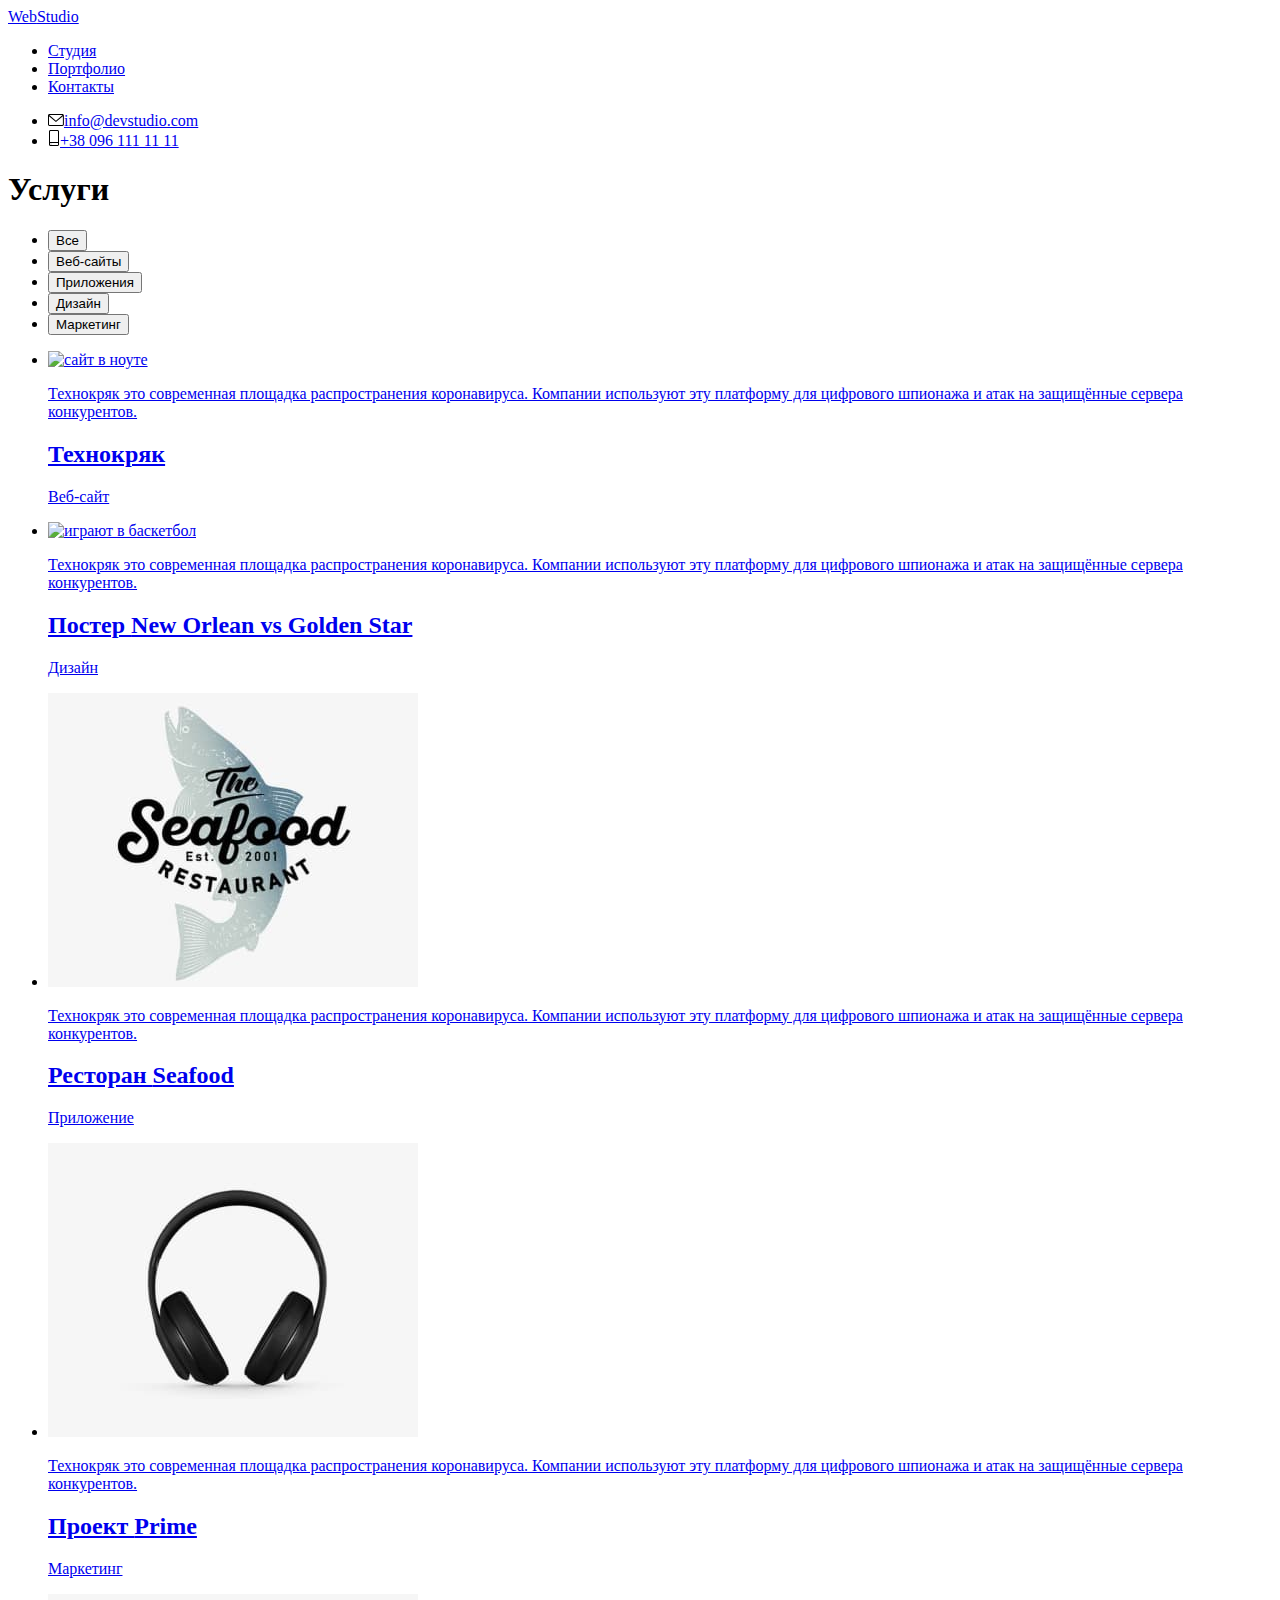
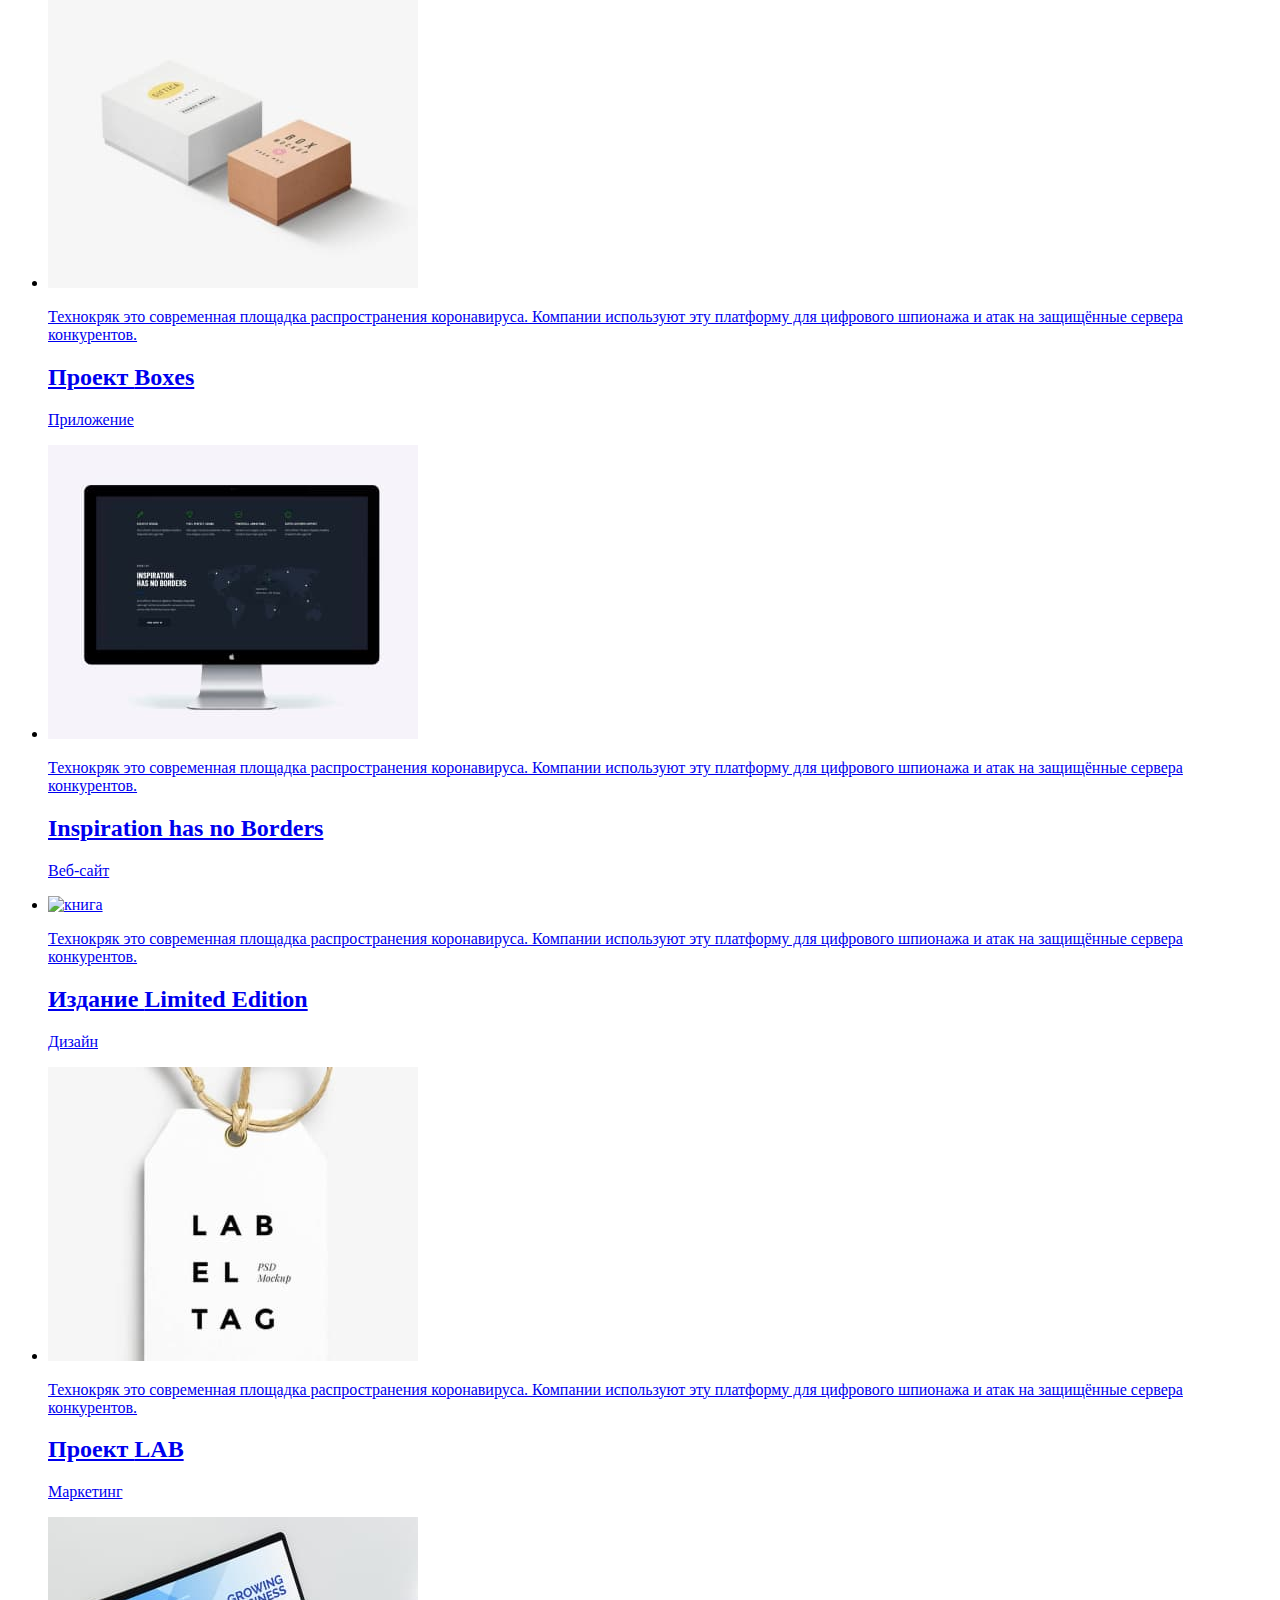
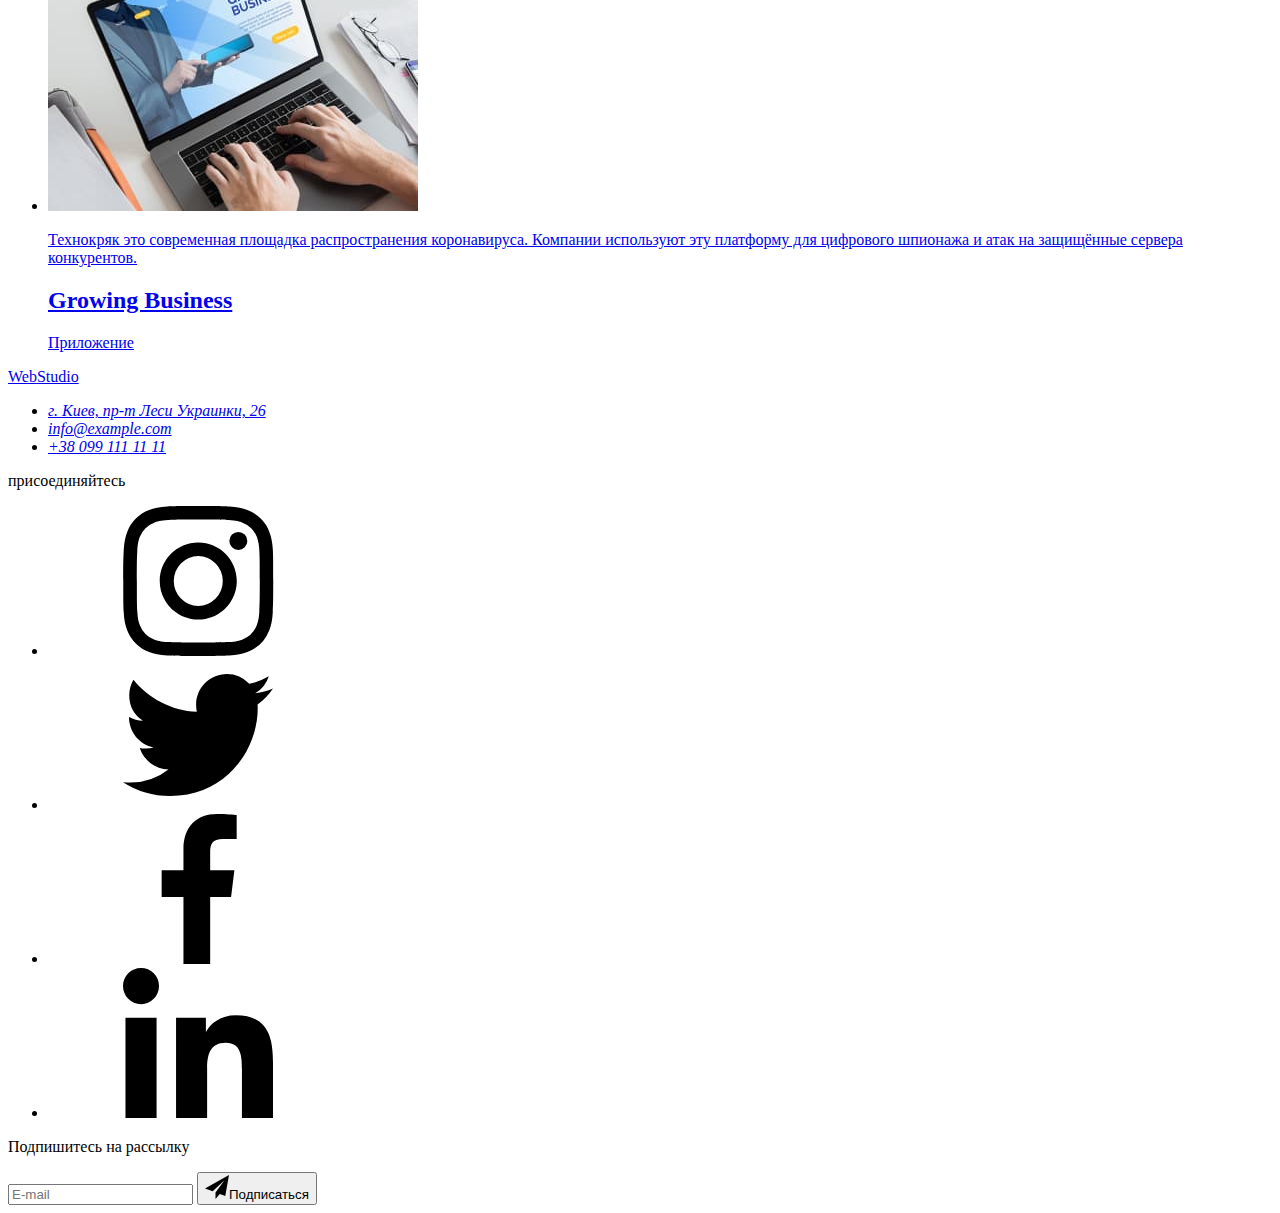
==== portfolio.html @ 4ba4adaa "Create portfolio.html" ====
<!DOCTYPE html>
<html lang="ru">
<head>
    <meta charset="UTF-8">
    <meta http-equiv="X-UA-Compatible" content="IE=edge">
    <meta name="viewport" content="width=device-width, initial-scale=1.0">
    <link rel="stylesheet" href="https://cdnjs.cloudflare.com/ajax/libs/modern-normalize/1.1.0/modern-normalize.min.css" integrity="sha512-wpPYUAdjBVSE4KJnH1VR1HeZfpl1ub8YT/NKx4PuQ5NmX2tKuGu6U/JRp5y+Y8XG2tV+wKQpNHVUX03MfMFn9Q==" crossorigin="anonymous" referrerpolicy="no-referrer" />
    <link rel="stylesheet" href="./css/styles.css">
    <link rel="preconnect" href="https://fonts.googleapis.com">
    <link rel="preconnect" href="https://fonts.gstatic.com">
    <link href="https://fonts.googleapis.com/css2?family=Raleway:wght@700&family=Roboto:wght@400;500;700;900&display=swap" rel="stylesheet">
    <title>Партфолио</title>
</head>
<body>
            <!--  Шапка !--> 
            <header class="header">
                <div class="container header__container">
                <a class="header__link-logo" href="#"><span class="header__text-web">Web</span>Studio</a>
                
                <nav class="header-nav">
                    <ul class="header-nav__list">
                        <li class="header-nav__item" ><a class="header-nav__link  " href="./index.html">Студия</a></li>
                        <li class="header-nav__item"><a class="header-nav__link aclive-page current" href="./portfolio.html">Портфолио</a></li>
                        <li class="header-nav__item"><a class="header-nav__link" href="#">Контакты</a></li>
                    </ul>
        
                </nav> 
                    <ul class="header-adress__list">
                        <li class="header-adress__item">
                            <a class="header-adress__link--mail connection" href="mailto:info@devstudio.com"><svg class="header-adress__icom--mail" width="16" height="12"><use href="images/icons/symbol .svg#icon-envelope"></use></svg>info@devstudio.com</a>
                        </li>
                        <li class="header-adress__item">
                            <a class="header-adress__link--tel connection" href="tel:+380961111111"><svg class="header-adress__icom--tel" width="12" height="16"><use href="images/icons/symbol .svg#icon-smartphone"></use></svg>+38 096 111 11 11</a>
                        </li>
                    </ul>
                </div>
            </header>
            
<!-- Герой -->
<main>
    <section class="services">
        <div class="container">
    <h1 class="visually-hidden">Услуги</h1>
    <ul class="services-list">
        <li class="services-list__item"><button type="button" class="services-list__btn karen-btn">Все</button></li>
        <li class="services-list__item"><button type="button" class="services-list__btn">Веб-сайты</button></li>
        <li class="services-list__item"><button type="button" class="services-list__btn">Приложения</button></li>
        <li class="services-list__item"><button type="button" class="services-list__btn">Дизайн</button></li>
        <li class="services-list__item"><button type="button" class="services-list__btn">Маркетинг</button></li>
    </ul>
    
    <!-- карточки -->
    <ul class="services-cards">
    <li class="services-cards__item">
        <a href="#" class="services-cards__link">
            <div class="services-animation">
<img class="services-img" src="./dz-2.img/crack.jpg" alt="сайт в ноуте" width="370">
<div class="services-bgr">
<p class="services-bgr__text">Технокряк это современная площадка распространения коронавируса. Компании используют эту платформу для цифрового шпионажа и атак на защищённые сервера конкурентов.</p>
</div>
</div>
<div class="services-poster">
    <h2 class="services-poster__title">Технокряк</h2>
<p class="services-poster__text">Веб-сайт</p>   
</div>
        </a>        
</li>
        <li class="services-cards__item">
        <a href="#" class="services-cards__link">
            <div class="services-animation">
<img class="services-img" src="./dz-2.img/basketball.jpg" alt="играют в баскетбол" width="370">
<div class="services-bgr">
    <p class="services-bgr__text">Технокряк это современная площадка распространения коронавируса. Компании используют эту платформу для цифрового шпионажа и атак на защищённые сервера конкурентов.</p>
    </div>
    </div>
<div class="services-poster">
    <h2 class="services-poster__title">Постер <span lang="en">New Orlean vs Golden Star</span></h2>
    <p class="services-poster__text">Дизайн</p>
</div>
</a>
        </li>
        <li class="services-cards__item">
            <a href="#" class="services-cards__link">
                <div class="services-animation">
<img class="services-img" src="./dz-2.img/fish.jpg" alt="рыба" width="370">
<div class="services-bgr">
    <p class="services-bgr__text">Технокряк это современная площадка распространения коронавируса. Компании используют эту платформу для цифрового шпионажа и атак на защищённые сервера конкурентов.</p>
    </div>
    </div>
<div class="services-poster">
    <h2 class="services-poster__title">Ресторан <span lang="en">Seafood</span></h2>
<p class="services-poster__text">Приложение</p>
</div>
</a>
        </li>
        <li class="services-cards__item">
            <a href="#" class="services-cards__link">
                <div class="services-animation">
<img class="services-img" src="./dz-2.img/headphones.jpg" alt="наушники" width="370">
<div class="services-bgr">
    <p class="services-bgr__text">Технокряк это современная площадка распространения коронавируса. Компании используют эту платформу для цифрового шпионажа и атак на защищённые сервера конкурентов.</p>
    </div>
    </div>
<div class="services-poster">
    <h2 class="services-poster__title">Проект <span lang="en">Prime</span></h2>
<p class="services-poster__text">Маркетинг</p>
</div>
</a>
        </li>
        <li class="services-cards__item">
            <a href="#" class="services-cards__link">
                <div class="services-animation">
<img class="services-img" src="./dz-2.img/boxes.jpg" alt="коробки" width="370">
<div class="services-bgr">
    <p class="services-bgr__text">Технокряк это современная площадка распространения коронавируса. Компании используют эту платформу для цифрового шпионажа и атак на защищённые сервера конкурентов.</p>
    </div>
    </div>
<div class="services-poster">
    <h2 class="services-poster__title">Проект <span lang="en">Boxes</span></h2>
<p class="services-poster__text">Приложение</p>
</div>
</a>
        </li>
        <li class="services-cards__item">
            <a href="#" class="services-cards__link">
                <div class="services-animation">
<img class="services-img" src="./dz-2.img/monitor.jpg" alt="монитор" width="370">
<div class="services-bgr">
    <p class="services-bgr__text">Технокряк это современная площадка распространения коронавируса. Компании используют эту платформу для цифрового шпионажа и атак на защищённые сервера конкурентов.</p>
    </div>
    </div>
<div class="services-poster">
    <h2 class="services-poster__title"><span lang="en">Inspiration has no Borders</span></h2>
<p class="services-poster__text">Веб-сайт</p>
</div>
</a>
        </li>
        <li class="services-cards__item">
            <a href="#" class="services-cards__link">
                <div class="services-animation">
<img class="services-img" src="./dz-2.img/book.jpg" alt="книга" width="370">
<div class="services-bgr">
    <p class="services-bgr__text">Технокряк это современная площадка распространения коронавируса. Компании используют эту платформу для цифрового шпионажа и атак на защищённые сервера конкурентов.</p>
    </div>
    </div>
<div class="services-poster">
    <h2 class="services-poster__title">Издание <span lang="en">Limited Edition</span></h2>
<p class="services-poster__text">Дизайн</p>
</div>
</a>
        </li>
        <li class="services-cards__item">
            <a href="#" class="services-cards__link">
                <div class="services-animation">
<img class="services-img" src="./dz-2.img/tag.jpg" alt="бирка" width="370">
<div class="services-bgr">
    <p class="services-bgr__text">Технокряк это современная площадка распространения коронавируса. Компании используют эту платформу для цифрового шпионажа и атак на защищённые сервера конкурентов.</p>
    </div>
    </div>
<div class="services-poster">
    <h2 class="services-poster__title">Проект <span lang="en">LAB</span></h2>
<p class="services-poster__text">Маркетинг</p>
</div>
</a>
        </li>
        <li class="services-cards__item">
            <a href="#" class="services-cards__link">
                <div class="services-animation">
<img class="services-img" src="./dz-2.img/notebook.jpg" alt="ноутбук" width="370">
<div class="services-bgr">
    <p class="services-bgr__text">Технокряк это современная площадка распространения коронавируса. Компании используют эту платформу для цифрового шпионажа и атак на защищённые сервера конкурентов.</p>
    </div>
    </div>
<div class="services-poster">
<h2 class="services-poster__title" lang="en">Growing Business</h2>
<p class="services-poster__text">Приложение</p>
</div>
</a>
        </li>
    </ul> 
    </div>
    </section>  
</main>
<!-- Подвал -->
<footer class="footer">
    <div class="container footer-cont">
        <div class="footer-adress cont">
        <a class="footer__link-logo" href="#"><span class="footer__text-web">Web</span>Studio</a>
    <address class="footer-adress">
        <ul class="footer-adress__list">
            <li class="footer-adress__item--adress"><a class="footer-adress__link--adress connection" href="#">г. Киев, пр-т Леси Украинки, 26</a></li>
            <li class="footer-adress__item"><a class="footer-adress__link-tel connection" href="mailto:info@example.com">info@example.com</a></li>
            <li class="footer-adress__item"><a class="footer-adress__link-mail connection" href="tel:+380991111111">+38 099 111 11 11</a></li>
        </ul>
    </address> 
</div>
<div class="footer-social cont">
    <p class="footer-social__text">присоединяйтесь</p>
    <ul class="footer-social__list">
        <li class="footer-social__item"><a class="footer-social__link" href="https://www.instagram.com/"><svg class="footer-social__icon"><use href="images/icons/symbol .svg#icon-instagram-2"></use></svg></a></li>
        <li class="footer-social__item"><a class="footer-social__link" href="https://twitter.com/"><svg class="footer-social__icon"><use href="images/icons/symbol .svg#icon-twitter-1"></use></svg></a></li>
        <li class="footer-social__item"><a class="footer-social__link" href="https://www.facebook.com/"><svg class="footer-social__icon"><use href="images/icons/symbol .svg#icon-facebook-1"></use></svg></a></li>
        <li class="footer-social__item"><a class="footer-social__link" href="https://www.linkedin.com/"><svg class="footer-social__icon"><use href="images/icons/symbol .svg#icon-linkedin-1"></use></svg></a></li>
    </ul>
</div>
<div class="footer-input">
    <form class="footer-input__form">
        <p class="footer-input__text">Подпишитесь на рассылку</p>   
        <div class="footer-subscribe cont">
        <input class="footer-subscribe__input--mail" type="email" name="email" id="email" placeholder="E-mail">
        <label for="email"></label>
        <button type="submit" class="footer-btn"><svg class="footer-btn__svg" width="24" height="24"><use class="footer-btn__icon" href="images/icons/symbol .svg#icon-icon-send"></use></svg>Подписаться</button>
        </div>
    </form>
</div>
</div>
</footer>

<script src="./js/modal.js"></script>
</body>
</html>
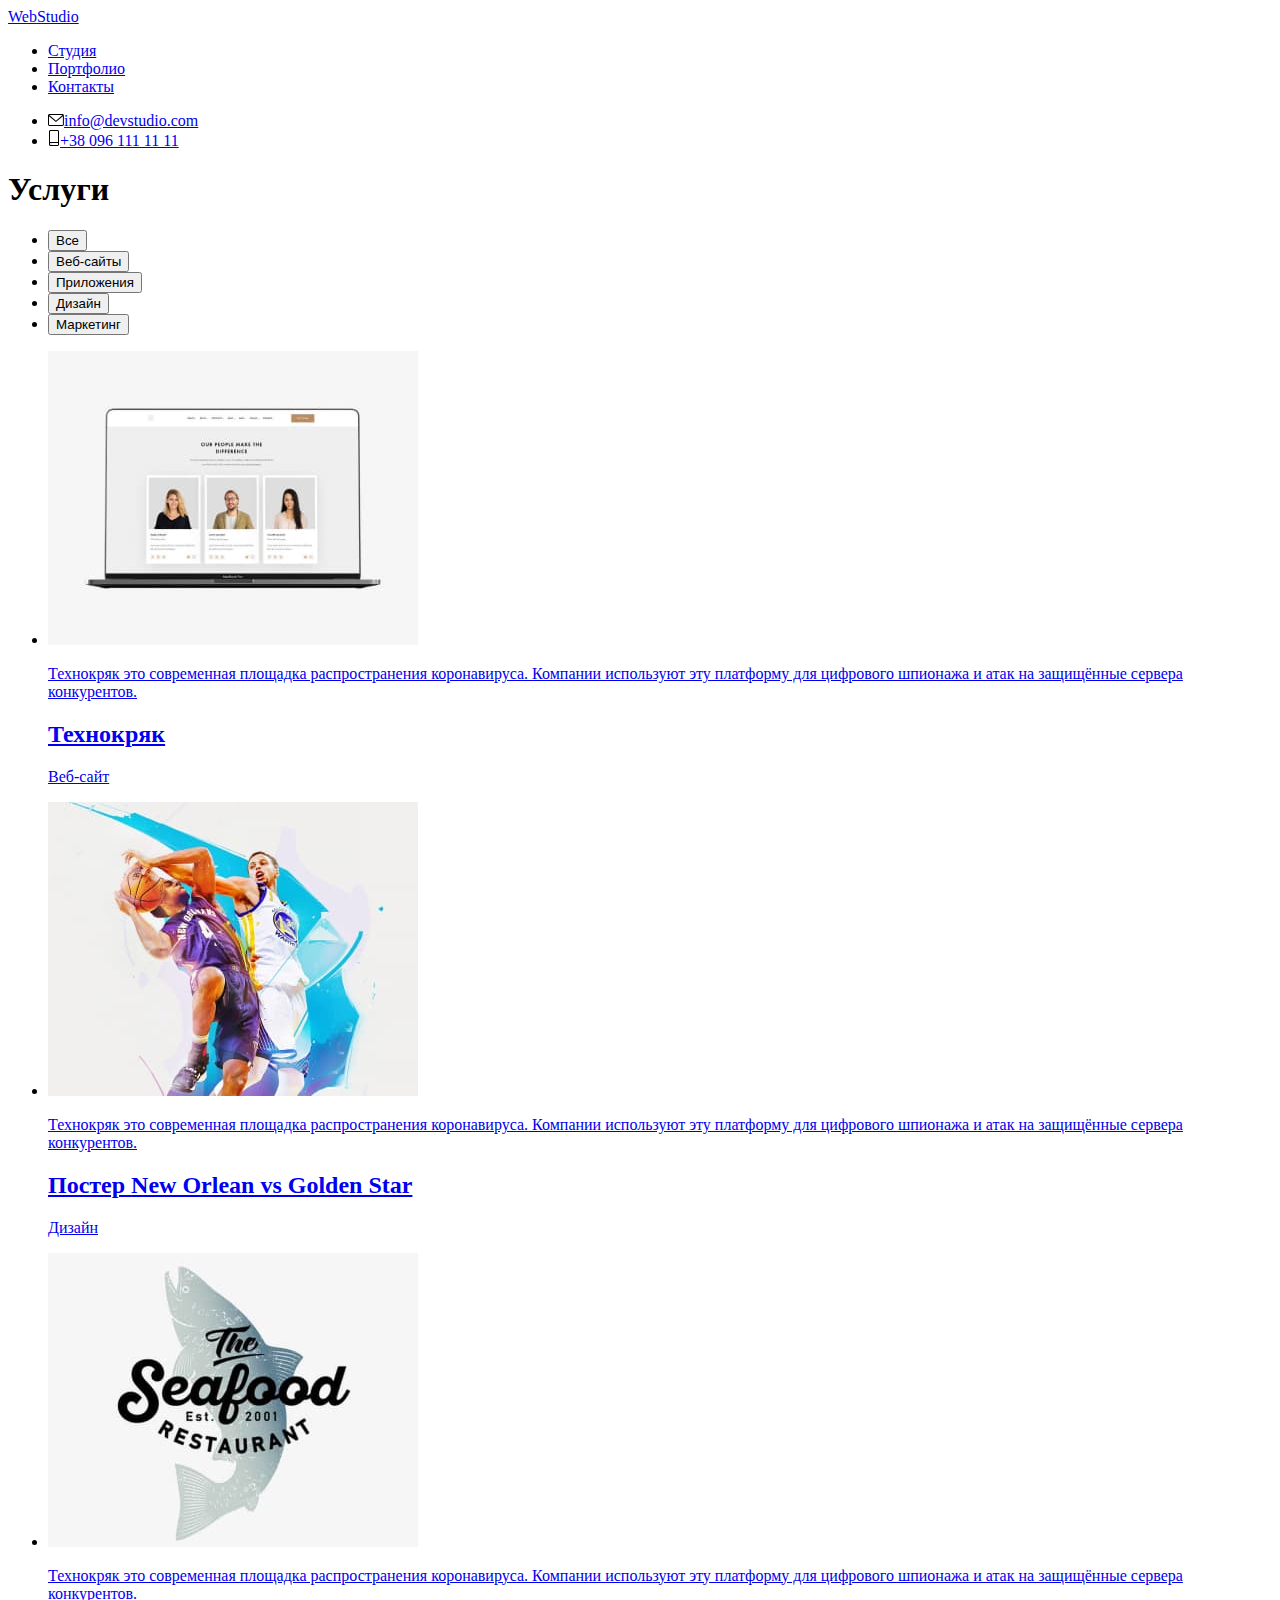
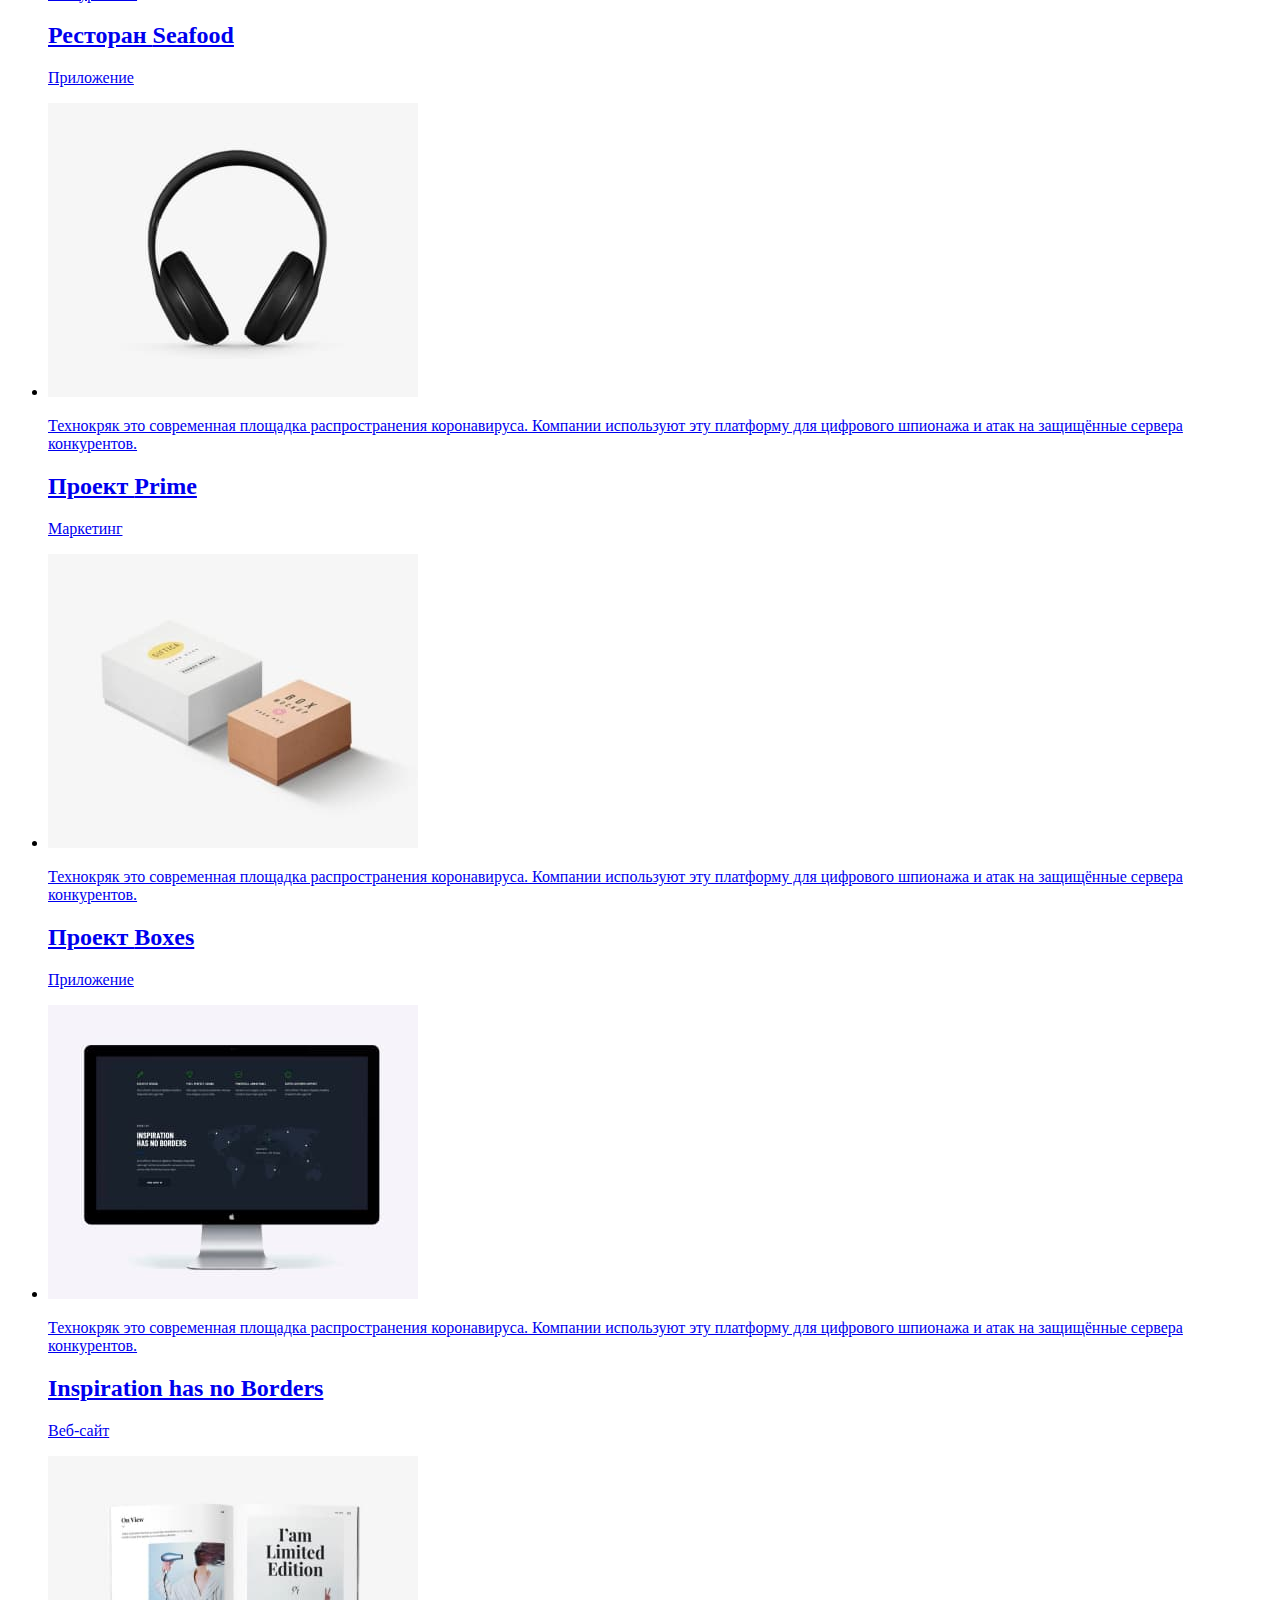
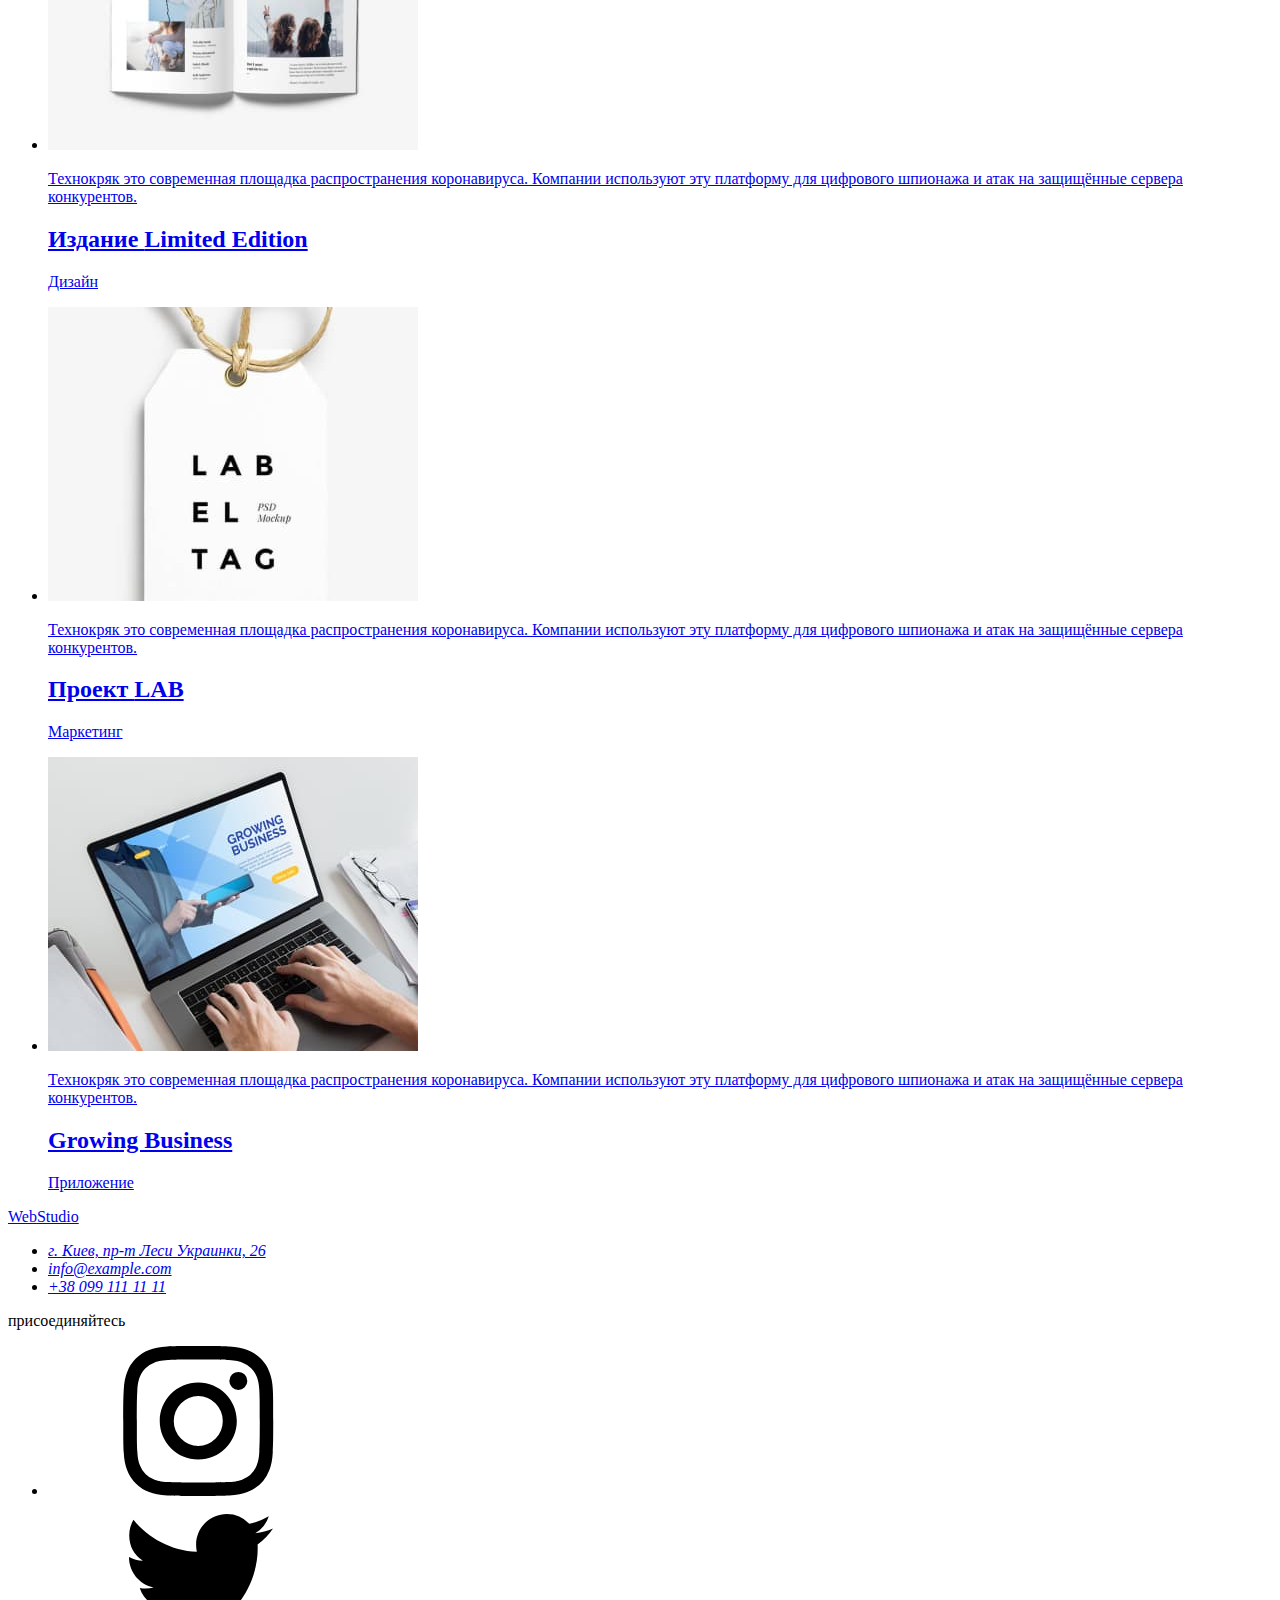
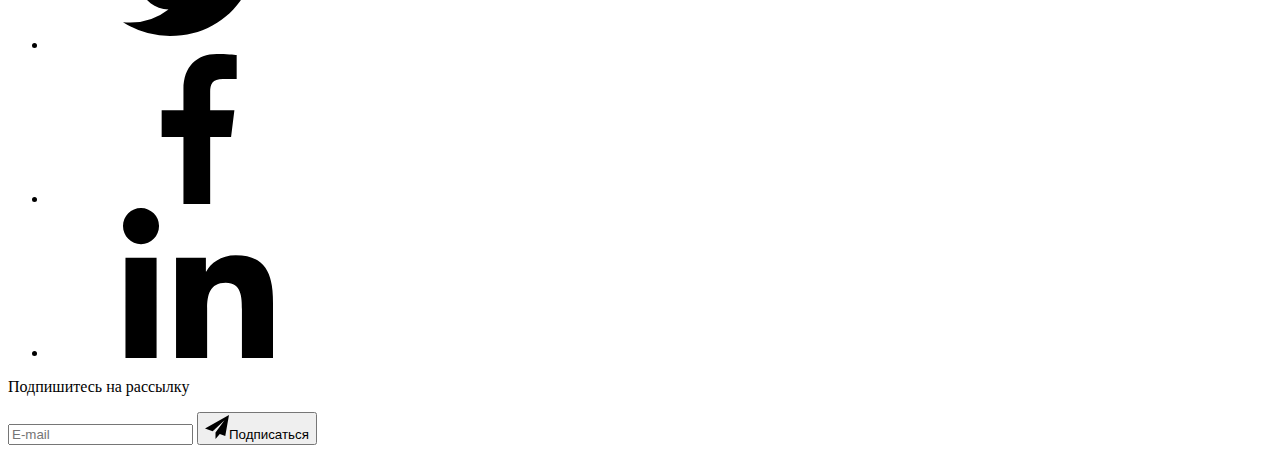
==== commit b0e494d4: "Update portfolio.html" ====
--- a/portfolio.html
+++ b/portfolio.html
@@ -5,10 +5,11 @@
     <meta http-equiv="X-UA-Compatible" content="IE=edge">
     <meta name="viewport" content="width=device-width, initial-scale=1.0">
     <link rel="stylesheet" href="https://cdnjs.cloudflare.com/ajax/libs/modern-normalize/1.1.0/modern-normalize.min.css" integrity="sha512-wpPYUAdjBVSE4KJnH1VR1HeZfpl1ub8YT/NKx4PuQ5NmX2tKuGu6U/JRp5y+Y8XG2tV+wKQpNHVUX03MfMFn9Q==" crossorigin="anonymous" referrerpolicy="no-referrer" />
-    <link rel="stylesheet" href="./css/styles.css">
+    <!-- <link rel="stylesheet" href="./css/styles.css"> -->
     <link rel="preconnect" href="https://fonts.googleapis.com">
     <link rel="preconnect" href="https://fonts.gstatic.com">
-    <link href="https://fonts.googleapis.com/css2?family=Raleway:wght@700&family=Roboto:wght@400;500;700;900&display=swap" rel="stylesheet">
+    <!-- <link href="https://fonts.googleapis.com/css2?family=Raleway:wght@700&family=Roboto:wght@400;500;700;900&display=swap" rel="stylesheet"> -->
+    <link rel="stylesheet" href="./css/portfolio.min.css">
     <title>Партфолио</title>
 </head>
 <body>
--- a/css/styles.css
+++ b/css/styles.css
@@ -0,0 +1,1100 @@
+:root {
+    --brand-blue: #2196F3;
+    --brand-black: #212121;
+    --brand-white: #ffffff;
+    --brand-fon: #2F303A;
+    --brand-grey:#757575;
+    --brand-black-studio: #000000;
+    --brand-background: #E5E5E5;
+    --brand-background-team: #F5F4FA;
+    --brand-link-svg:#AFB1B8;
+    --brand-btn:#188CE8;
+    --brand-border:#EEEEEE;
+    --brand-transition:250ms cubic-bezier(0.4, 0, 0.2, 1);
+    
+}
+ /* СТУДИЯ 1 */
+body {
+color: var(--brand-black);
+font-family: 'Roboto', sans-serif;
+font-size: 14px;
+color: #E5E5E5;
+}
+.container{
+    
+    width: 1200px;
+    margin:0 auto;
+    padding: 0 15px;
+    outline: 2px solid tomato;
+    
+    
+    
+}
+h1,h2,h3,h4,h5,h6{
+    margin: 0 ;
+    
+}
+p{
+    margin: 0;
+    
+}
+ul{
+    list-style: none;
+    margin: 0;
+    padding: 0;
+}
+img{
+        display: block;
+        max-width: 100%;
+        height: auto;
+        
+}
+a{
+    text-decoration: none;
+}
+
+
+
+
+
+/* header  */
+
+     /*   ВАРИАНТ 2 */
+.header{
+    background-color: var(--brand-white);
+    border-bottom-style: solid;
+    
+}
+
+.header__container{
+    display: flex;
+    align-items: center;
+}
+
+
+
+
+    .header__link-logo{
+text-decoration: none;
+color: var(--brand-black);
+font-family: Raleway;
+font-weight: 700;
+font-size: 26px;
+line-height: 1.2;
+letter-spacing: 0.03em;
+display: inline-block;
+    padding-top: 25px;
+    padding-bottom: 25px;
+}
+
+
+
+.header__text-web {
+    color: var(--brand-blue)
+}
+.header__link-logo:hover, .header__link-logo:focus{
+    color: var(--brand-blue);
+}
+.header__link-logo:active{
+    color: var(--brand-blue);
+}
+
+
+
+.header-nav{
+    margin-left: 93px;
+}
+
+.header-nav__list{
+    display: flex;
+    
+    
+}
+
+.header-nav__list, .header-adress__list{
+    
+    font-weight: 500;
+    font-size: 14px;
+    line-height: 1.14;
+    letter-spacing: 0.02em;
+    color: var(--brand-black);
+    
+}
+
+.header-adress__list{
+    display: flex;
+    margin-left: auto;
+}
+.header-nav__item:not(:last-child){
+    margin-right: 50px;
+    
+}
+
+
+.header-nav__link{
+    display: block;
+    padding-top: 32px;
+    padding-bottom: 32px;
+    color: var(--brand-black-studio);
+    transition: color 250ms cubic-bezier(0.4, 0, 0.2, 1);
+    
+}
+.current{
+    position: relative;
+}
+.current::after{
+    content: '';
+    position: absolute;
+    width: 100%;
+    height: 4px;
+    left: 0;
+    bottom: -2px;
+    border-radius: 2px;
+    background-color: var(--brand-blue);
+    display: block;
+}
+.header-nav__link:hover, .header-nav__link:focus {
+    color: var(--brand-blue);
+}
+.header-adress__item + .header-adress__item{
+    margin-left: 50px;
+}
+.header-adress__link--mail, .header-adress__link--tel{
+    display:flex;
+    padding-top: 32px;
+    padding-bottom: 32px;
+    color: var(--brand-grey);
+    align-items: center;
+
+}
+.header-adress__icom--mail, .header-adress__icom--tel{
+    margin-right: 10px;
+    fill: currentColor;
+}
+.header-adress__link--mail:hover{
+    fill: var(--brand-blue);
+}
+.header-adress__icom--tel:hover{
+    fill: var(--brand-blue);
+}
+.connection{
+    transition: color 250ms cubic-bezier(0.4, 0, 0.2, 1);
+    
+}
+.connection:hover, .connection:focus{
+    color: var(--brand-blue);
+    
+}
+.aclive-page{
+    color: var(--brand-blue);
+}
+
+
+
+/*////////////////////// основная часть //////////////////*/
+/*///////////////////////// hero //////////////////////// */
+.hero{
+    margin: 0 auto;
+    padding-top: 200px;
+    padding-bottom: 200px;
+    background-color: var(--brand-fon);
+    text-align: center;
+    
+}
+.hero__overlane{
+    
+    background-image: linear-gradient(to right, rgba(47, 48, 58, 0.4), rgba(47, 48, 58, 0.4)), 
+    url("../images/backgraund/ImgBg.jpg");
+    width: 1600px;
+    min-height: 600px;
+    margin-left: auto;
+    margin-right: auto;
+    background-repeat: no-repeat;
+    background-size: cover;
+    background-position: center;
+
+}
+.hero__title {
+font-weight: 900;
+font-size: 44px;
+line-height: 1.4;
+letter-spacing: 0.06em;
+text-transform: uppercase;
+color: var(--brand-white);
+margin-bottom: 30px;
+width: 696px;
+margin:0 auto;
+}
+.hero__btn {
+background-color: var(--brand-blue);
+font-weight: 700;
+font-size: 16px;
+line-height: 1.87;
+cursor:pointer;
+font-family: inherit;
+box-shadow: 0px 4px 4px rgba(0, 0, 0, 0.15);
+border-radius: 4px;
+color: var(--brand-white);
+min-width: 200px;
+border:1px solid transparent;
+
+
+padding: 10px 32px;
+
+transition: background-color 250ms cubic-bezier(0.4, 0, 0.2, 1);
+}
+.hero__btn:hover, .hero__btn:focus{
+    background-color:var(--brand-btn);
+}
+.hero__btn:active{
+    background-color:var(--brand-btn);
+}
+
+/* ////////////////////////MODAL //////////////////// */
+
+.backdrop{
+    position: fixed;
+    top: 0;
+    left: 0;
+    width: 100%;
+    height: 100%;
+    
+    background: rgba(0, 0, 0, 0.2);
+
+    opacity: 1;
+    transition: opacity 250ms cubic-bezier(0.4, 0, 0.2, 1);
+}
+.backdrop.is-hidden{
+    opacity:0;
+    pointer-events: none;
+    
+}
+.backdrop.is-hidden .modal{
+    transform: translate(-50%, -50%) scale(1.2);
+    
+}
+.modal{
+    position: absolute;
+    width: 528px;
+    height: 581px;
+
+    padding: 39px 40px 41px;
+
+    top: 50%;
+    left: 50%;
+    
+
+    background: var(--brand-white);
+    box-shadow: 0px 1px 3px rgba(0, 0, 0, 0.12), 0px 1px 1px rgba(0, 0, 0, 0.14), 0px 2px 1px rgba(0, 0, 0, 0.2);
+    border-radius: 4px;
+    
+    transform: translate(-50%, -50%) scale(1);
+    transition: transform 250ms cubic-bezier(0.4, 0, 0.2, 1);
+}
+
+.modal-button{
+position: absolute;
+top:8px;
+right:8px;
+width: 30px;
+height: 30px;
+border-radius: 50%;
+background:var(--brand-white);
+border: 1px solid rgba(0, 0, 0, 0.1);
+background-color: var(--brand-white);
+display: flex;
+justify-content: center;
+align-items: center;
+cursor: pointer;
+transition: fill 250ms cubic-bezier(0.4, 0, 0.2, 1);
+
+}
+.modal-button:hover, .modal-button:focus{
+    fill: var(--brand-blue);
+}
+
+
+/*/////////// form-modal/////////// */
+.form{
+    display: flex;
+    justify-content: center;
+    flex-direction: column;
+    
+    
+    color: #000000;
+    
+
+}
+.form-label{
+    position: relative;
+    
+    margin-bottom: 10px;
+    
+    display: flex;
+    flex-direction: column-reverse;
+    
+    font-size: 12px;
+    line-height: 1.16;
+    letter-spacing: 0.01em;
+    width: 448px;
+}
+
+
+
+.form__title{
+    font-family: Roboto;
+font-style: normal;
+    font-weight: 700;
+    text-align: center;
+    
+    width: 448px;
+font-size: 20px;
+line-height: 1.15;
+text-align: center;
+letter-spacing: 0.03em;
+margin-bottom: 12px;
+}
+.form-label__input{
+    height: 40px;
+    width: 100%;
+border-radius: 4px;
+padding-left: 40px;
+border: none;
+outline: 1px solid rgba(33, 33, 33, 0.2);
+
+transition: outline 250ms cubic-bezier(0.4, 0, 0.2, 1);
+
+}
+.form-label__icon{
+    transition: fill 250ms cubic-bezier(0.4, 0, 0.2, 1);
+}
+.form-label__input:focus{
+    outline: 1px solid var(--brand-blue);
+    fill: var(--brand-blue);
+}
+.form-label:focus-within .form-label__icon{
+    fill: var(--brand-blue);
+}
+
+.form-label__icon{
+    position: absolute;
+    top: 50%;
+    margin-left: 12px;
+    
+}
+
+.form-label__text {
+   margin-bottom: 4px;
+   color: var(--brand-grey);
+
+}
+
+.label-comment__form{
+    width: 100%;
+    height: 120px;
+    margin-bottom: 20px;
+    resize: none;
+    border: none;
+    outline: 1px solid rgba(33, 33, 33, 0.2);
+    border-radius: 4px;
+    padding: 11px 15px;
+    transition: outline 250ms cubic-bezier(0.4, 0, 0.2, 1);
+
+
+
+}
+.label-comment__form:focus {
+    outline: 1px solid var(--brand-blue);
+}
+
+.label-checkbox{
+    display: flex;
+    justify-content: center;
+    align-items: center;
+    
+    margin-bottom: 30px;
+
+    transition: background-color 2500ms cubic-bezier(0.4, 0, 0.2, 1);
+    
+}
+.label-checkbox__input:focus + .label-checkbox__icon{
+    outline:1px solid #188CE8;
+}
+
+.label-checkbox__text{
+    
+font-weight: 500;
+font-size: 14px;
+line-height: 1.71;
+letter-spacing: 0.03em;
+color: var(--brand-grey);
+margin-left: 8.38px;
+
+}
+.checkbox-text-decoration{
+    text-decoration: underline;
+    color: var(--brand-blue);
+    
+    transition: color 250ms cubic-bezier(0.4, 0, 0.2, 1);
+}
+.checkbox-text-decoration:hover, .checkbox-text-decoration:focus{
+    color:var(--brand-btn);
+}
+.label-checkbox__icon{
+    background-color: var(--brand-white);
+    border:2px solid var(--brand-black);
+    border-radius: 4px;
+    cursor: pointer;
+    
+}
+
+.label-checkbox__input{
+    position: absolute;
+    width: 1px;
+    height: 1px;
+    margin: -1px;
+    border: 0;
+    padding: 0;
+    clip: rect(0 0 0 0);
+    overflow: hidden;
+
+    
+}
+.label-checkbox__input:checked + .label-checkbox__icon{
+    background-color: var(--brand-blue);
+    border-color: transparent;
+}
+
+
+
+
+.form-btn{
+ width: 200px;
+ height: 50px;
+ margin: 0 auto;
+ font-weight: 700;
+font-size: 16px;
+line-height: 1.87;
+
+letter-spacing: 0.06em;
+color:var(--brand-white);
+background: var(--brand-blue);
+box-shadow: 0px 4px 4px rgba(0, 0, 0, 0.15);
+border-radius: 4px;
+border: 1px solid transparent;
+cursor: pointer;
+
+transition: background-color 250ms cubic-bezier(0.4, 0, 0.2, 1);
+}
+.form-btn:hover, .form-btn:focus{
+    background-color:var(--brand-btn);
+}
+
+
+
+
+
+/* ////////////////////special /////////////////////////*/
+.special{
+    display: flex;
+    padding-top: 94px;
+    padding-bottom: 94px;
+    
+}
+.visually-hidden {
+    position: absolute;
+    white-space: nowrap;
+    width: 1px;
+    height: 1px;
+    overflow: hidden;
+    border: 0;
+    padding: 0;
+    clip: rect(0 0 0 0);
+    clip-path: inset(50%);
+    margin: -1px;
+  }
+.special-cont{
+   width: 270px;
+   height: 120px;
+   background-color: var(--brand-background-team);
+   display: flex;
+   justify-content: center;
+   align-items: center;
+   border-radius: 4px;
+   margin-bottom: 30px;
+}
+.special-cont__svg{
+    width: 70px;
+    height: 70px;
+}
+
+
+.title{
+font-weight: 700;
+text-align: center;
+font-size: 36px;
+line-height: 1.6;
+letter-spacing: 0.03em;
+color: var(--brand-black);
+}
+.special__list{
+    display: flex;
+    margin-right: -30px;
+    
+}
+.special__item{
+    width: 270px; 
+    margin-right: 30px;
+    
+}
+/*//////////////// BEFORE ОСОБЕННОСТИ //////////////// */
+
+/*/////////////////// END //////////////////// */
+.special__feature{
+font-weight: 700;
+font-size: 14px;
+line-height: 16px;
+letter-spacing: 0.03em;
+text-transform: uppercase;
+color: var(--brand-black);
+margin-bottom: 10px;
+
+}
+.special__text{
+
+font-size: 14px;
+line-height: 1.7;
+letter-spacing: 0.03em;
+color: var(--brand-grey);
+}
+/* ////////////////////////work ////////////////////*/
+.work{
+    display: flex;
+    padding-bottom: 94px;
+    
+    
+    
+}
+.work__title{
+    margin-bottom: 50px;
+}
+.work__list{
+    display: flex;
+    margin-right: -30px;
+    
+}
+.work__item {
+    margin-right: 30px;
+}
+.work__thumb{
+    position: relative;
+}
+.work__text{
+    position: absolute;
+    bottom: 0;
+    left: 0;
+    width: 100%;
+    height: 70px;
+
+    display: flex;
+    justify-content: center;
+    align-items: center;
+
+    background-color: #000000;
+    background: rgba(47, 48, 58, 0.8);
+}
+.work__text--title{
+font-style: normal;
+font-weight: 700;
+font-size: 14px;
+line-height: 1.14;
+
+letter-spacing: 0.03em;
+text-transform: uppercase;
+color: var(--brand-white);
+
+}
+/* .work-list{
+    display: flex;
+    
+}
+/* .work-item:not(:last-child){
+    margin-right: 30px;
+} */ 
+
+/* ////////////////////////team ///////////////////////// */
+.team{
+    background-color: var(--brand-background-team);
+    padding-top: 94px;
+    padding-bottom: 94px;
+}
+.team__title{
+    margin-bottom: 50px;
+}
+.team__list{
+    display: flex;
+    margin-right: -30px;
+}
+.team__item{
+margin-right: 30px;
+background: var(--brand-white);
+box-shadow: 0px 1px 3px rgba(0, 0, 0, 0.12), 0px 1px 1px rgba(0, 0, 0, 0.14), 0px 2px 1px rgba(0, 0, 0, 0.2);
+border-radius: 0px 0px 4px 4px;
+
+}
+.team__poster{
+    text-align: center;
+    padding: 30px 32px 30px 32px;
+    
+    }
+    
+    
+    
+    .team__poster--title{
+    font-weight: 500;
+    font-size: 16px;
+    line-height: 1.2;
+    letter-spacing: 0.03em;
+    color: #212121;
+    margin-bottom: 10px;
+    }
+    .team__poster--class{
+        font-size: 16px;
+    line-height: 1.2;
+    letter-spacing: 0.03em;
+    color: var(--brand-grey);
+    margin-bottom: 16px;
+    }
+
+    .team-roster{
+    display: flex;
+}
+.team-roster__item + .team-roster__item{
+    margin-left: 10px;
+}
+.team-roster__svg{
+    width: 20px;
+    height: 20px;
+    fill: var(--brand-link-svg);
+    
+    
+}
+.team-roster__svg{
+    transition: fill 250ms cubic-bezier(0.4, 0, 0.2, 1);
+}
+.team-roster__link{
+    display: flex;
+    width: 44px;
+    height: 44px;
+    justify-content: center;
+    align-items: center;
+    
+    cursor: pointer;
+    border-radius: 50%;
+    transition: background-color 250ms cubic-bezier(0.4, 0, 0.2, 1);
+}
+
+.team-roster__link:hover, .team-roster__link:focus{
+background-color: var(--brand-blue);
+
+fill: var(--brand-white);
+
+}
+.team-roster__link:hover .team-roster__svg, .team-roster__link:focus .team-roster__svg{
+    fill: var(--brand-white);
+}
+
+
+
+
+/* .////////////////////////client//////////////// */
+.client{
+    padding-top: 94px;
+    padding-bottom: 94px;
+}
+.client__title{
+    margin-bottom: 50px;
+}
+
+.client__list{
+    display: flex;
+    margin-left: -30px;
+    
+}
+.client__item {
+    margin-left: 30px;
+    width: 170px;
+    height: 92px;
+    cursor: pointer;
+    
+    
+}
+.client__link{
+    display: block;
+    width: 170px;
+    height: 92px;
+    border: 1px solid var(--brand-link-svg);
+    border-radius: 4px;
+    display: flex;
+    justify-content: center;
+    align-items: center;
+    
+    transition: border-color 250ms cubic-bezier(0.4, 0, 0.2, 1);
+    }
+    .client__svg{
+    
+        width: 106px;
+        height: 60px; 
+        fill: var(--brand-link-svg);
+        transition: fill 250ms cubic-bezier(0.4, 0, 0.2, 1);
+    }
+
+
+    .client__link:hover, .client__link:focus{
+        
+        border-color: #2196F3;
+        
+
+    }
+    .client__link:hover .client__svg, .client__link:focus
+    .client__svg{
+        
+        fill: var(--brand-blue);
+    }
+    
+    
+
+
+
+
+/*  footer*/
+
+footer{
+    background-color: var(--brand-fon);
+    padding-top: 60px;
+    padding-bottom: 60px;
+    
+}
+.footer__link-logo{
+    font-family: Raleway;
+    font-weight: 700;
+    font-size: 26px;
+    line-height: 1.2;
+    letter-spacing: 0.03em;
+    display: block;
+    margin-bottom: 20px;
+    margin-left: auto;
+    color: var(--brand-white);
+    
+}
+
+.footer__link-logo{
+    transition: color 250ms cubic-bezier(0.4, 0, 0.2, 1);
+}
+
+.footer__link-logo:hover, .footer__link-logo:focus{
+    color: var(--brand-blue);
+}
+.footer__link-logo:active{
+    color:var(--brand-blue);
+}
+.footer__text-web {
+    color: var(--brand-blue)
+}
+.footer__link-logo:hover, .footer__link-logo:focus{
+    color: var(--brand-blue);
+}
+.footer__link-logo:active{
+    color: var(--brand-blue);
+}
+
+.footer-adress{
+    color: var(--brand-white);
+    cursor: pointer;
+}
+
+.footer-adress__item--adress{
+ font-size: 14px;
+ font-style: normal;
+line-height: 1.71;
+letter-spacing: 0.03em;
+color: var(--brand-white);
+margin-bottom: 9px;
+}
+.footer-adress__item{
+    font-style: normal;
+    
+}
+.footer-adress__item:not(:last-child){
+    margin-bottom: 9px;
+}
+
+.footer-adress__link-tel, .footer-adress__link-mail{
+color: rgba(255, 255, 255, 0.6);
+font-size: 14px;
+line-height: 1.7;
+letter-spacing: 0.03em;
+}
+.footer-cont{
+    display: flex;
+    align-items: baseline;
+}
+.footer-adress__link--adress{
+    color: var(--brand-white);
+}
+
+
+
+.footer-social{
+margin-left: 70px;
+    
+}
+.footer-social__text, .footer-input__text{
+    font-weight: 700;
+    font-size: 14px;
+    line-height: 1.14;
+    letter-spacing: 0.03em;
+    text-transform: uppercase;
+    color: var(--brand-white);
+    margin-bottom: 20px;
+    
+    }
+
+.footer-social__list{
+    display: flex;
+}
+.footer-social__item{
+cursor: pointer;
+    
+}
+.footer-social__item + .footer-social__item{
+    margin-left: 10px;
+}
+
+
+
+.footer-social__link{
+    display: flex;
+    justify-content: center;
+    width: 44px;
+    height: 44px;
+    
+    background-color: rgba(255, 255, 255, 0.1);
+    border-radius: 50%;
+    align-items: center;
+    color: var(--brand-white);
+    transition: background-color 250ms cubic-bezier(0.4, 0, 0.2, 1);
+}
+.footer-social__link:hover, .footer-social__link:focus {
+    background-color: var(--brand-blue);
+    
+}
+.footer-social__icon{
+    width: 20px;
+    height: 20px;
+    fill: currentColor;
+}
+
+
+.footer-input{
+    margin-left:auto;
+}
+.footer-subscribe{
+    display: flex;
+   
+}
+.footer-btn{
+    min-width: 200px;
+    height: 50px;
+    padding: 10px 28px 10px 29px;
+    cursor: pointer;
+    margin-left: 12px;
+
+    display: flex;
+    flex-direction: row-reverse;
+    justify-content: center;
+    align-items: center;
+
+   
+    font-weight: 700;
+    font-size: 16px;
+    line-height: 1.87;
+    background: var(--brand-blue);
+    box-shadow: 0px 4px 4px rgba(0, 0, 0, 0.15);
+    border-radius: 4px;
+    color: var(--brand-white);
+    border: 1px solid transparent;
+
+    transition: background-color 250ms cubic-bezier(0.4, 0, 0.2, 1);
+}
+.footer-btn:hover, .footer-btn:focus{
+    background-color:var(--brand-btn);
+}
+.footer-subscribe__input--mail{
+    min-width: 358px;
+    height: 50px;
+    border: 1px solid rgba(255, 255, 255, 0.3);
+box-sizing: border-box;
+filter: drop-shadow(0px 4px 4px rgba(0, 0, 0, 0.15));
+border-radius: 4px;
+background: #2F303A;
+padding-top: 15px;
+padding-bottom: 15px;
+padding-left: 16px;
+color: var(--brand-white);
+}
+.footer-btn__svg{
+    fill: currentColor;
+    margin-left: 10px;
+}
+
+
+/* ПОРТФОЛИО */
+
+/* MEIN */
+/*///////////////////// services///////////////////// */
+.services{
+    padding-top: 94px;
+    padding-bottom: 94px;
+    
+}
+.services-list{
+    display: flex;
+    justify-content: center;
+    font-weight: 500;
+    font-size: 16px;
+    line-height: 1.6;
+    letter-spacing: 0.03em; 
+    margin-bottom: 50px;
+}
+.services-list__item + .services-list__item{
+    margin-left: 8px;
+}
+
+.services-list__btn {
+font-family: Roboto;
+font-weight: 500;
+background-color: var(--brand-background-team);
+cursor: pointer;
+color: var(--brand-black);
+border-radius: 4px;
+font-size: inherit;
+border: 1px solid transparent;
+padding: 6px 22px;
+
+transition: background-color 250ms cubic-bezier(0.4, 0, 0.2, 1), color 250ms cubic-bezier(0.4, 0, 0.2, 1), box-shadow 250ms cubic-bezier(0.4, 0, 0.2, 1);
+}
+.services-list__btn:hover, .services-list__btn:focus{
+    color:var(--brand-white);
+    background-color: var(--brand-blue);
+    box-shadow: 0px 3px 1px rgba(0, 0, 0, 0.1), 0px 1px 2px rgba(0, 0, 0, 0.08), 0px 2px 2px rgba(0, 0, 0, 0.12);
+}
+.services-list__btn:active{
+    color: var(--brand-white);
+}
+
+.karen-btn{
+    background-color: var(--brand-blue);
+    color: var(--brand-white);
+}
+
+.services-cards{
+    display: flex;
+    flex-wrap: wrap;
+    margin-right:-30px;
+    margin-bottom: -30px;
+
+    }
+
+    .services-cards__item{
+        margin-right:30px;
+        margin-bottom: 30px;
+        cursor: pointer;
+        
+    }
+
+    .services-cards__link{
+        display: block;
+        transition: box-shadow 250ms cubic-bezier(0.4, 0, 0.2, 1);
+    }   
+.services-cards__link:hover, .services-cards__link:focus{
+    box-shadow: 0px 1px 1px rgba(0, 0, 0, 0.12), 0px 4px 4px rgba(0, 0, 0, 0.06), 1px 4px 6px rgba(0, 0, 0, 0.16);
+    
+}
+
+.services-cards__link:hover, .services-cards__link:focus{
+    box-shadow: 0px 1px 1px rgba(0, 0, 0, 0.12), 0px 4px 4px rgba(0, 0, 0, 0.06), 1px 4px 6px rgba(0, 0, 0, 0.16);
+    
+}
+
+
+
+
+
+.services-animation{
+    position: relative;
+    overflow: hidden;
+    
+}
+
+
+
+.services-bgr{
+    position: absolute;
+    top: 0;
+    left: 0;
+    width: 100%;
+    height: 100%;
+    background-color: rgba(33, 150, 243, 0.9);
+    transform: translateY(101%);
+    transition: transform 250ms cubic-bezier(0.4, 0, 0.2, 1);
+    padding: 63px 24px;
+    
+}
+
+
+.services-cards__link:hover .services-bgr, .services-cards__link:focus  .services-bgr{
+    transform: translate(0);
+    transform: 250ms cubic-bezier(0.4, 0, 0.2, 1),box-shadow 250ms cubic-bezier(0.4, 0, 0.2, 1);
+    
+}
+
+
+.services-bgr__text{
+    
+    font-weight: 400;
+font-size: 18px;
+line-height: 1.56;
+letter-spacing: 0.03em;
+color: var(--brand-white);
+width: 322px;
+height: 168px;
+
+}
+
+.services-poster{
+    border: 1px solid var(--brand-border);
+    padding:20px 24px;   
+    border-top: 0;
+}
+
+.services-poster__title{
+    font-weight:700;
+    font-size: 18px;
+    line-height: 2;
+    letter-spacing: 0.06em;
+    color: var(--brand-black);
+    margin-bottom: 4px;
+}
+
+
+.services-poster__text {
+    font-size: 16px;
+line-height: 1.8;
+letter-spacing: 0.03em;
+color: var(--brand-grey);
+}
+
+
+
+
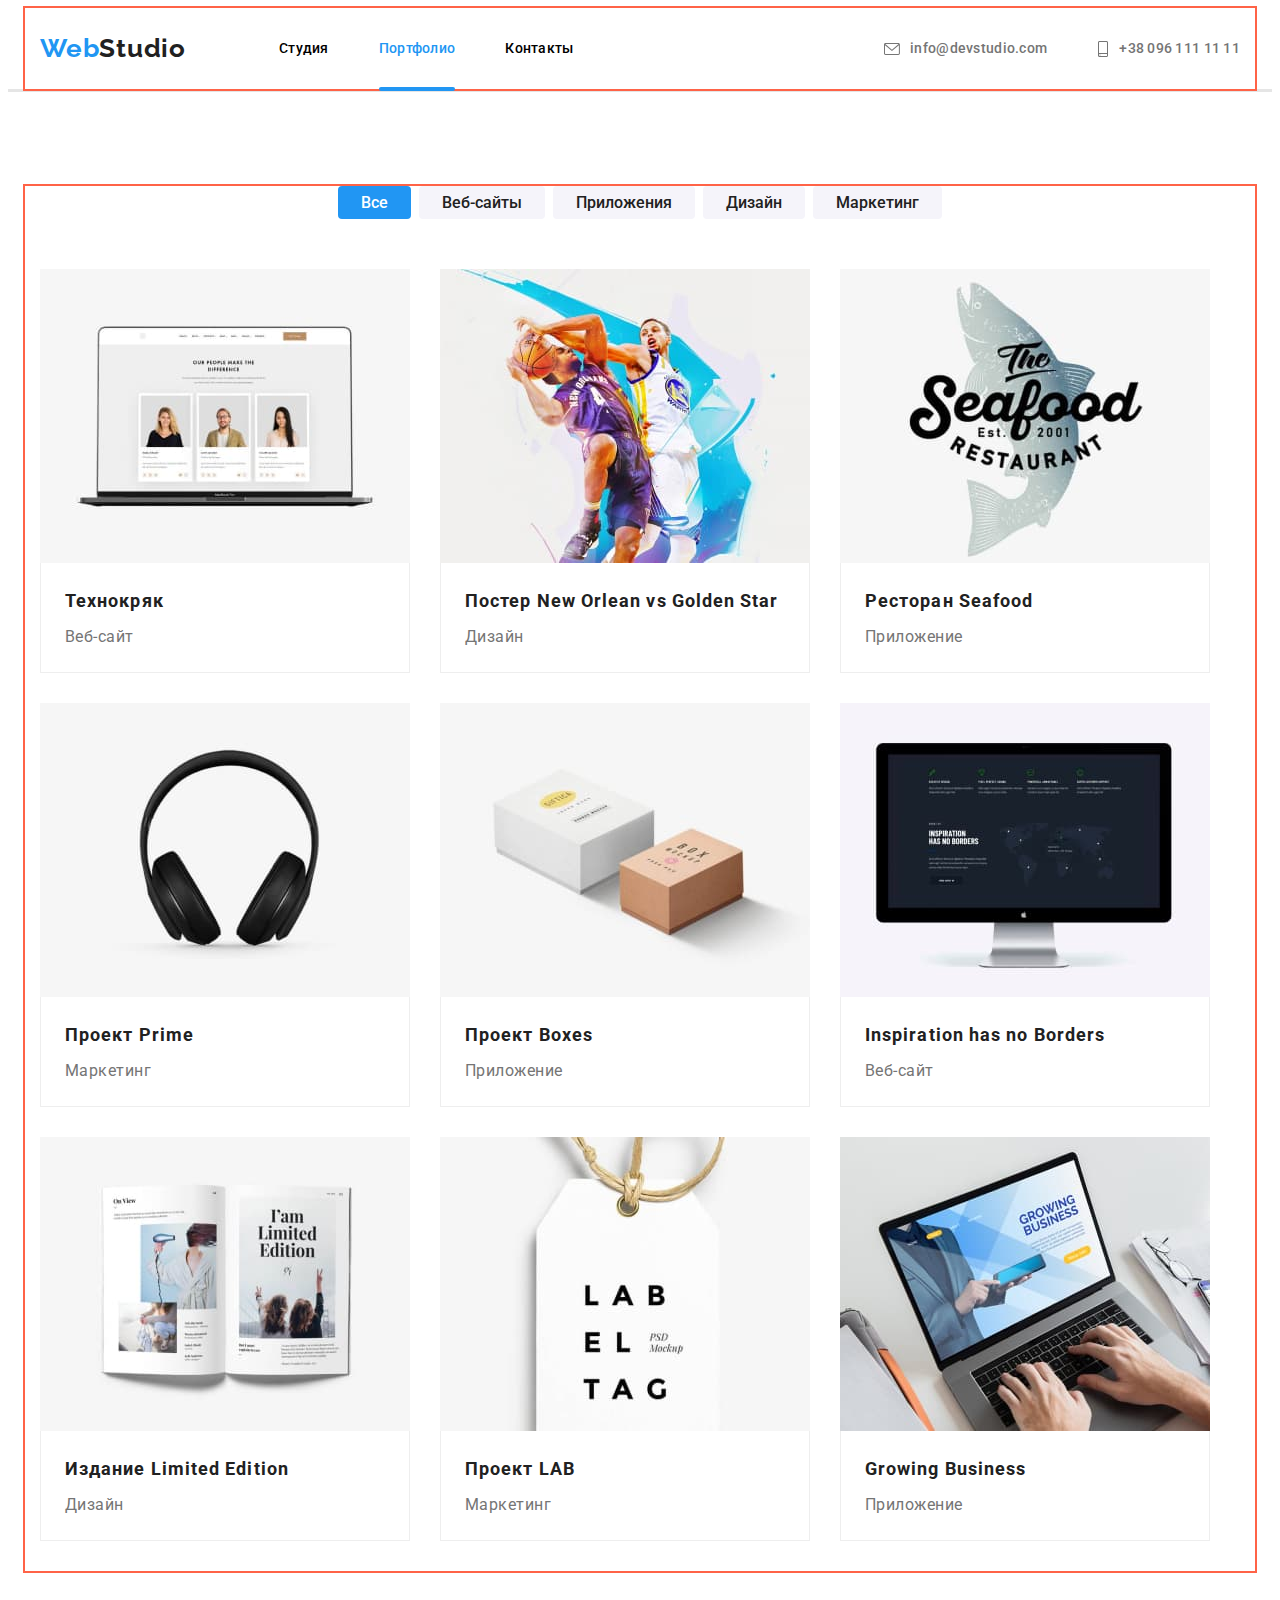
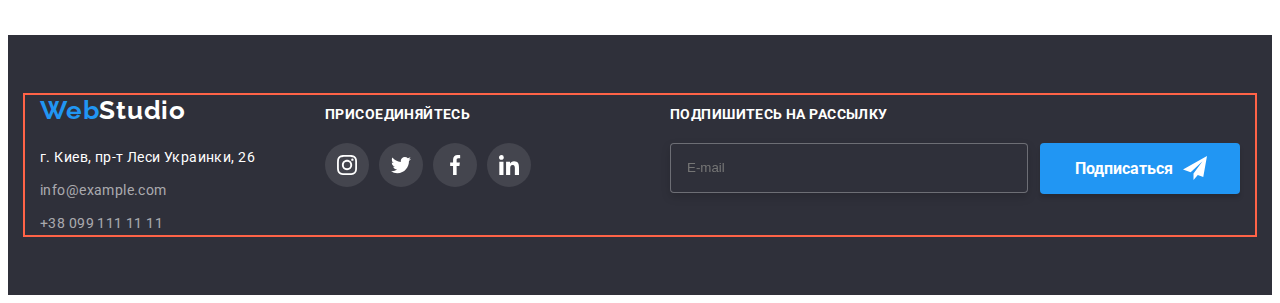
==== commit 6c83fd87: "Update portfolio.html" ====
--- a/portfolio.html
+++ b/portfolio.html
@@ -210,7 +210,7 @@
         <div class="footer-subscribe cont">
         <input class="footer-subscribe__input--mail" type="email" name="email" id="email" placeholder="E-mail">
         <label for="email"></label>
-        <button type="submit" class="footer-btn"><svg class="footer-btn__svg" width="24" height="24"><use class="footer-btn__icon" href="images/icons/symbol .svg#icon-icon-send"></use></svg>Подписаться</button>
+        <button type="submit" class="footer-btn btn"><svg class="footer-btn__svg" width="24" height="24"><use class="footer-btn__icon" href="images/icons/symbol .svg#icon-icon-send"></use></svg>Подписаться</button>
         </div>
     </form>
 </div>
--- a/css/portfolio.min.css
+++ b/css/portfolio.min.css
@@ -0,0 +1,2 @@
+@import url("https://fonts.googleapis.com/css2?family=Raleway:wght@700&family=Roboto:wght@400;500;700;900&display=swap");body{color:#212121;font-family:"Roboto",sans-serif;font-size:14px;color:#E5E5E5}.container{width:1200px;margin:0 auto;padding:0 15px;outline:2px solid tomato}h1,h2,h3,h4,h5,h6{margin:0}p{margin:0}ul{list-style:none;margin:0;padding:0}img{display:block;max-width:100%;height:auto}a{text-decoration:none}.footer-btn{background-color:#2196F3;font-weight:700;font-size:16px;line-height:1.87;cursor:pointer;font-family:inherit;-webkit-box-shadow:0px 4px 4px rgba(0,0,0,0.15);box-shadow:0px 4px 4px rgba(0,0,0,0.15);border-radius:4px;color:#fff;min-width:200px;border:1px solid transparent;-webkit-transition:background-color 250ms cubic-bezier(0.4, 0, 0.2, 1);transition:background-color 250ms cubic-bezier(0.4, 0, 0.2, 1)}.visually-hidden{position:absolute;white-space:nowrap;width:1px;height:1px;overflow:hidden;border:0;padding:0;clip:rect(0 0 0 0);-webkit-clip-path:inset(50%);clip-path:inset(50%);margin:-1px}.label-checkbox__input{position:absolute;width:1px;height:1px;margin:-1px;border:0;padding:0;clip:rect(0 0 0 0);overflow:hidden}.title{font-weight:700;text-align:center;font-size:36px;line-height:1.6;letter-spacing:0.03em;color:#212121}.header{background-color:#fff;border-bottom-style:solid}.header__container{display:-webkit-box;display:-ms-flexbox;display:flex;-webkit-box-align:center;-ms-flex-align:center;align-items:center}.header__link-logo{text-decoration:none;color:#212121;font-family:"Raleway",sans-serif;font-weight:700;font-size:26px;line-height:1.2;letter-spacing:0.03em;display:inline-block;padding-top:25px;padding-bottom:25px;-webkit-transition:color 250ms cubic-bezier(0.4, 0, 0.2, 1);transition:color 250ms cubic-bezier(0.4, 0, 0.2, 1)}.header__link-logo:hover,.header__link-logo:focus{color:#2196F3}.header__link-logo:active{color:#2196F3}.header__text-web{color:#2196F3}.header-nav{margin-left:93px}.header-nav__list{display:-webkit-box;display:-ms-flexbox;display:flex}.header-nav__list,.header-adress__list{font-weight:500;font-size:14px;line-height:1.14;letter-spacing:0.02em;color:#212121}.header-adress__list{display:-webkit-box;display:-ms-flexbox;display:flex;margin-left:auto}.header-nav__item:not(:last-child){margin-right:50px}.header-nav__link{display:block;padding-top:32px;padding-bottom:32px;color:#000;-webkit-transition:color 250ms cubic-bezier(0.4, 0, 0.2, 1);transition:color 250ms cubic-bezier(0.4, 0, 0.2, 1)}.header-nav__link:hover,.header-nav__link:focus{color:#2196F3}.current{position:relative}.current::after{content:'';position:absolute;width:100%;height:4px;left:0;bottom:-2px;border-radius:2px;background-color:#2196F3;display:block}.header-adress__item+.header-adress__item{margin-left:50px}.header-adress__link--mail{display:-webkit-box;display:-ms-flexbox;display:flex;padding-top:32px;padding-bottom:32px;color:#757575;-webkit-box-align:center;-ms-flex-align:center;align-items:center;-webkit-transition:color 250ms cubic-bezier(0.4, 0, 0.2, 1);transition:color 250ms cubic-bezier(0.4, 0, 0.2, 1)}.header-adress__link--mail:hover,.header-adress__link--mail:focus{color:#2196F3}.header-adress__link--tel{display:-webkit-box;display:-ms-flexbox;display:flex;padding-top:32px;padding-bottom:32px;color:#757575;-webkit-box-align:center;-ms-flex-align:center;align-items:center;-webkit-transition:color 250ms cubic-bezier(0.4, 0, 0.2, 1);transition:color 250ms cubic-bezier(0.4, 0, 0.2, 1)}.header-adress__link--tel:hover,.header-adress__link--tel:focus{color:#2196F3}.header-adress__icom--mail,.header-adress__icom--tel{margin-right:10px;fill:currentColor}.aclive-page{color:#2196F3}.services{padding-top:94px;padding-bottom:94px}.services-list{display:-webkit-box;display:-ms-flexbox;display:flex;-webkit-box-pack:center;-ms-flex-pack:center;justify-content:center;font-weight:500;font-size:16px;line-height:1.6;letter-spacing:0.03em;margin-bottom:50px}.services-list__item+.services-list__item{margin-left:8px}.services-list__btn{font-family:"Roboto",sans-serif;font-weight:500;background-color:#F5F4FA;cursor:pointer;color:#212121;border-radius:4px;font-size:inherit;border:1px solid transparent;padding:6px 22px;-webkit-transition:background-color 250ms cubic-bezier(0.4, 0, 0.2, 1),color 250ms cubic-bezier(0.4, 0, 0.2, 1),-webkit-box-shadow 250ms cubic-bezier(0.4, 0, 0.2, 1);transition:background-color 250ms cubic-bezier(0.4, 0, 0.2, 1),color 250ms cubic-bezier(0.4, 0, 0.2, 1),-webkit-box-shadow 250ms cubic-bezier(0.4, 0, 0.2, 1);transition:background-color 250ms cubic-bezier(0.4, 0, 0.2, 1),color 250ms cubic-bezier(0.4, 0, 0.2, 1),box-shadow 250ms cubic-bezier(0.4, 0, 0.2, 1);transition:background-color 250ms cubic-bezier(0.4, 0, 0.2, 1),color 250ms cubic-bezier(0.4, 0, 0.2, 1),box-shadow 250ms cubic-bezier(0.4, 0, 0.2, 1),-webkit-box-shadow 250ms cubic-bezier(0.4, 0, 0.2, 1)}.services-list__btn:hover,.services-list__btn:focus{color:#fff;background-color:#2196F3;-webkit-box-shadow:0px 3px 1px rgba(0,0,0,0.1),0px 1px 2px rgba(0,0,0,0.08),0px 2px 2px rgba(0,0,0,0.12);box-shadow:0px 3px 1px rgba(0,0,0,0.1),0px 1px 2px rgba(0,0,0,0.08),0px 2px 2px rgba(0,0,0,0.12)}.services-list__btn:active{color:#fff}.karen-btn{background-color:#2196F3;color:#fff}.services-cards{display:-webkit-box;display:-ms-flexbox;display:flex;-ms-flex-wrap:wrap;flex-wrap:wrap;margin-right:-30px;margin-bottom:-30px}.services-cards__item{margin-right:30px;margin-bottom:30px;cursor:pointer}.services-cards__link{display:block;-webkit-transition:-webkit-box-shadow 250ms cubic-bezier(0.4, 0, 0.2, 1);transition:-webkit-box-shadow 250ms cubic-bezier(0.4, 0, 0.2, 1);transition:box-shadow 250ms cubic-bezier(0.4, 0, 0.2, 1);transition:box-shadow 250ms cubic-bezier(0.4, 0, 0.2, 1), -webkit-box-shadow 250ms cubic-bezier(0.4, 0, 0.2, 1)}.services-cards__link:hover,.services-cards__link:focus{-webkit-box-shadow:0px 1px 1px rgba(0,0,0,0.12),0px 4px 4px rgba(0,0,0,0.06),1px 4px 6px rgba(0,0,0,0.16);box-shadow:0px 1px 1px rgba(0,0,0,0.12),0px 4px 4px rgba(0,0,0,0.06),1px 4px 6px rgba(0,0,0,0.16)}.services-animation{position:relative;overflow:hidden}.services-bgr{position:absolute;top:0;left:0;width:100%;height:100%;background-color:rgba(33,150,243,0.9);-webkit-transform:translateY(101%);transform:translateY(101%);-webkit-transition:-webkit-transform 250ms cubic-bezier(0.4, 0, 0.2, 1);transition:-webkit-transform 250ms cubic-bezier(0.4, 0, 0.2, 1);transition:transform 250ms cubic-bezier(0.4, 0, 0.2, 1);transition:transform 250ms cubic-bezier(0.4, 0, 0.2, 1), -webkit-transform 250ms cubic-bezier(0.4, 0, 0.2, 1);padding:63px 24px}.services-cards__link:hover .services-bgr,.services-cards__link:focus .services-bgr{-webkit-transform:translate(0);transform:translate(0);-webkit-transform:250ms cubic-bezier(0.4, 0, 0.2, 1),box-shadow 250ms cubic-bezier(0.4, 0, 0.2, 1);transform:250ms cubic-bezier(0.4, 0, 0.2, 1),box-shadow 250ms cubic-bezier(0.4, 0, 0.2, 1)}.services-bgr__text{font-weight:400;font-size:18px;line-height:1.56;letter-spacing:0.03em;color:#fff;width:322px;height:168px}.services-poster{border:1px solid #eee;padding:20px 24px;border-top:0}.services-poster__title{font-weight:700;font-size:18px;line-height:2;letter-spacing:0.06em;color:#212121;margin-bottom:4px}.services-poster__text{font-size:16px;line-height:1.8;letter-spacing:0.03em;color:#757575}.footer{background-color:#2F303A;padding-top:60px;padding-bottom:60px}.footer-cont{display:-webkit-box;display:-ms-flexbox;display:flex;-webkit-box-align:baseline;-ms-flex-align:baseline;align-items:baseline}.footer__link-logo{font-family:"Raleway",sans-serif;font-weight:700;font-size:26px;line-height:1.2;letter-spacing:0.03em;display:block;margin-bottom:20px;margin-left:auto;color:#fff;-webkit-transition:color 250ms cubic-bezier(0.4, 0, 0.2, 1);transition:color 250ms cubic-bezier(0.4, 0, 0.2, 1)}.footer__link-logo:hover,.footer__link-logo:focus{color:#2196F3}.footer__link-logo:active{color:#2196F3}.footer__text-web{color:#2196F3}.footer-adress__list{color:#fff;cursor:pointer}.footer-adress__item--adress{font-size:14px;font-style:normal;line-height:1.71;letter-spacing:0.03em;color:var(--brand-white);margin-bottom:9px}.footer-adress__item{font-style:normal}.footer-adress__item:not(:last-child){margin-bottom:9px}.footer-adress__link-tel,.footer-adress__link-mail{color:rgba(255,255,255,0.6);font-size:14px;line-height:1.7;letter-spacing:0.03em}.footer-adress__link--adress{color:#fff}.footer-adress__link--adress{color:var(--brand-white)}.connection{-webkit-transition:color 250ms cubic-bezier(0.4, 0, 0.2, 1);transition:color 250ms cubic-bezier(0.4, 0, 0.2, 1)}.connection:hover,.connection:focus{color:#2196F3}.footer-social{margin-left:70px}.footer-social__text,.footer-input__text{font-weight:700;font-size:14px;line-height:1.14;letter-spacing:0.03em;text-transform:uppercase;color:#fff;margin-bottom:20px}.footer-social__list{display:-webkit-box;display:-ms-flexbox;display:flex}.footer-social__item{cursor:pointer}.footer-social__item+.footer-social__item{margin-left:10px}.footer-social__link{display:-webkit-box;display:-ms-flexbox;display:flex;-webkit-box-pack:center;-ms-flex-pack:center;justify-content:center;width:44px;height:44px;background-color:rgba(255,255,255,0.1);border-radius:50%;-webkit-box-align:center;-ms-flex-align:center;align-items:center;color:#fff;-webkit-transition:background-color 250ms cubic-bezier(0.4, 0, 0.2, 1);transition:background-color 250ms cubic-bezier(0.4, 0, 0.2, 1)}.footer-social__link:hover,.footer-social__link:focus{background-color:#2196F3}.footer-social__icon{width:20px;height:20px;fill:currentColor}.footer-input{margin-left:auto}.footer-subscribe{display:-webkit-box;display:-ms-flexbox;display:flex}.footer-btn{display:-webkit-box;display:-ms-flexbox;display:flex;-webkit-box-orient:horizontal;-webkit-box-direction:reverse;-ms-flex-direction:row-reverse;flex-direction:row-reverse;-webkit-box-pack:center;-ms-flex-pack:center;justify-content:center;-webkit-box-align:center;-ms-flex-align:center;align-items:center;margin-left:12px;padding:10px 28px 10px 29px}.footer-btn:hover,.footer-btn:focus{background-color:#188CE8}.footer-btn__svg{fill:currentColor;margin-left:10px}.footer-subscribe__input--mail{min-width:358px;height:50px;border:1px solid rgba(255,255,255,0.3);-webkit-box-sizing:border-box;box-sizing:border-box;-webkit-filter:drop-shadow(0px 4px 4px rgba(0,0,0,0.15));filter:drop-shadow(0px 4px 4px rgba(0,0,0,0.15));border-radius:4px;background:#2F303A;padding-top:15px;padding-bottom:15px;padding-left:16px;color:#fff}
+/*# sourceMappingURL=portfolio.min.css.map */